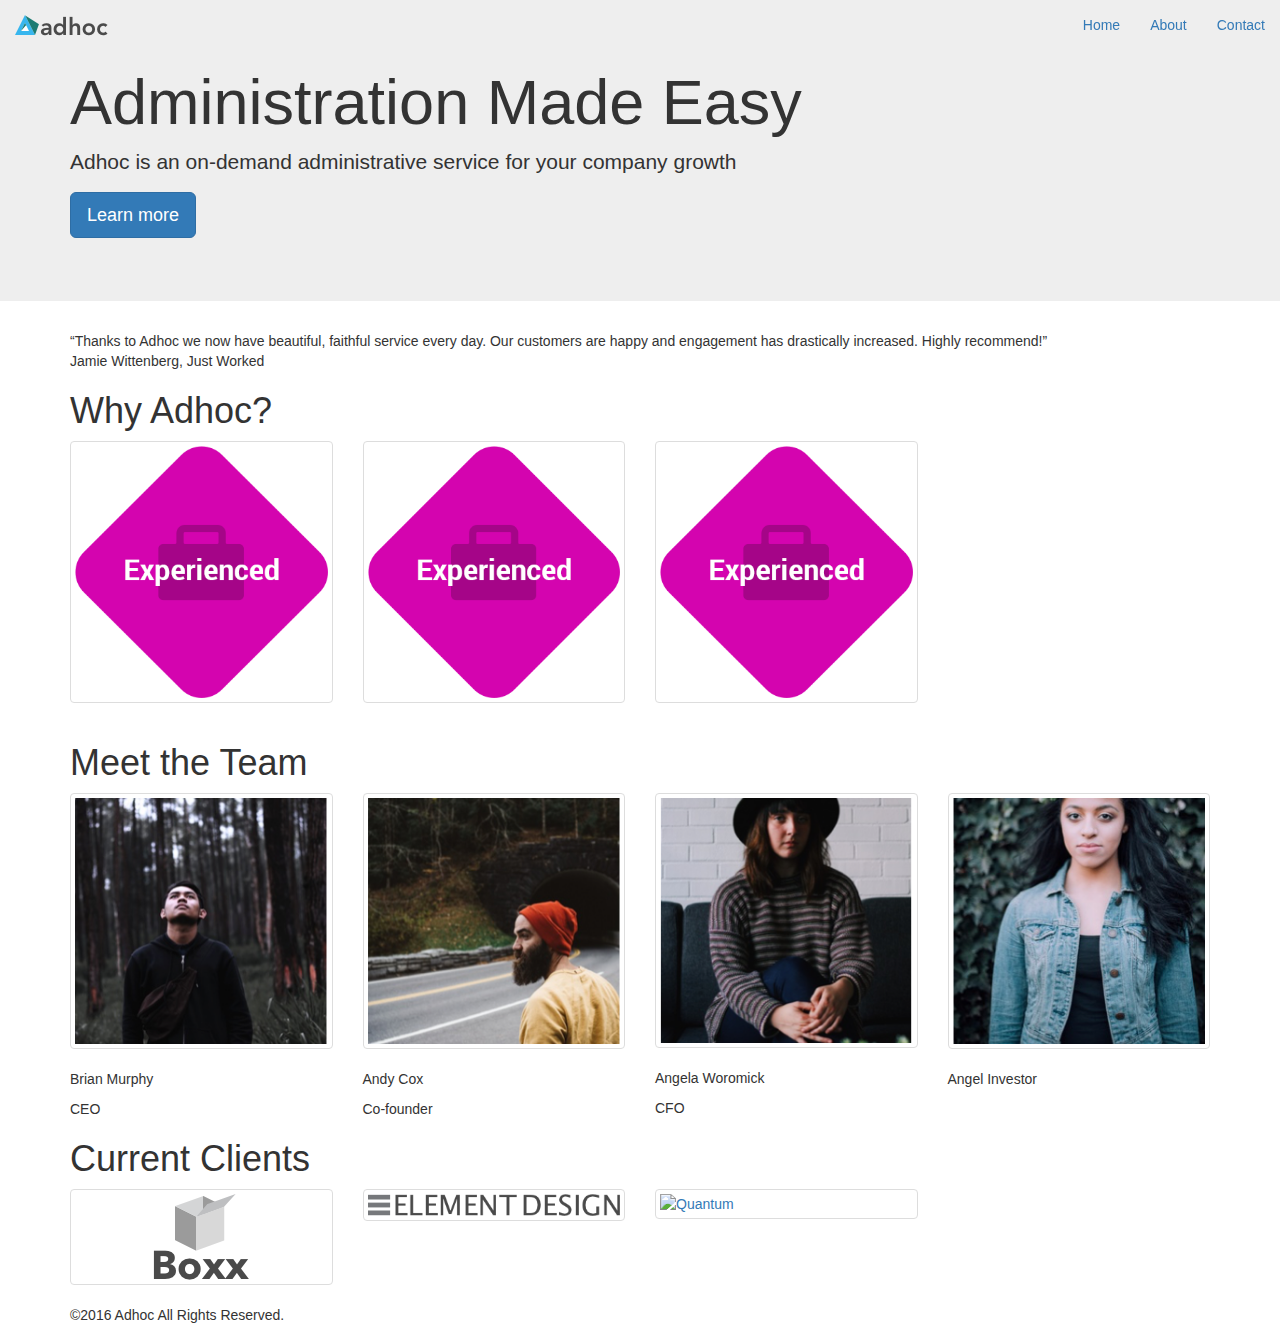
==== adhoc/index.html @ 97dc7ebb "adding adhoc" ====
<!DOCTYPE html>
<html>
  <head>
    <!-- reset will normalize the user agent styles so there is more consistency across browsers-->
    <link rel="stylesheet" href="./resoures/css/reset.css">
    <!-- Then apply your bootstrap styles -->
    <link rel="stylesheet" href="https://maxcdn.bootstrapcdn.com/bootstrap/3.3.7/css/bootstrap.min.css" integrity="sha384-BVYiiSIFeK1dGmJRAkycuHAHRg32OmUcww7on3RYdg4Va+PmSTsz/K68vbdEjh4u" crossorigin="anonymous">
    <!-- Then your style.css with all your custom styles and your bootstrap overrides get applied -->
    <link rel="stylesheet" href="https://use.fontawesome.com/5e16a6807b.css">
    <link type="stylesheet" rel="stylesheet" href="./resources/css/style.css">
    <!-- Include the fontawesome before or after style.css, I've haven't had issues with either so far -->

    <title>Adhoc</title>
  </head>
  <body>
     <nav class="navbar navbar-fixed-top">
        <div class="container-fluid">
          <div class="navbar-header">
            <a class="navbar-brand" href="#"><img src="./resources/images/logo.png" /></a>
          </div>
          <ul class="nav navbar-nav navbar-right">
            <li class="active"><a href="#">Home</a></li>
            <li class="active"><a href="#">About</a></li>
            <li class="active"><a href="#">Contact</a></li>
          </ul>
        </div>
      </nav>
     <div class="jumbotron">
       <div class="container">
         <h1>Administration Made Easy</h1>
         <p>Adhoc is an on-demand administrative service for your company growth</p>
         <p><a class="btn btn-primary btn-lg" href="#" role="button">Learn more</a></p>
       </div>
     </div>
     <div class="pull-quote">
       <div class="container">
         <div class="quote-text">&#8220;Thanks to Adhoc we now have beautiful, faithful service every day. Our customers are happy and engagement has drastically increased. Highly recommend!&#8221;</div>
         <div class="attributed">Jamie Wittenberg, Just Worked</div>
       </div>
     </div>
     <div class="whyAdhoc">
       <div class="container">
         <h1>Why Adhoc?
         </h1>
         <div class="row">
           <div class="col-xs-6 col-md-3">
             <a href="#" class="thumbnail">
               <img src="./resources/images/experienced.png" alt="Experienced">
             </a>
           </div>
           <div class="col-xs-6 col-md-3">
           <a href="#" class="thumbnail">
             <img src="./resources/images/experienced.png" alt="Experienced">
           </a>
           </div>
           <div class="col-xs-6 col-md-3">
           <a href="#" class="thumbnail">
             <img src="./resources/images/experienced.png" alt="Experienced">
           </a>
           </div>
         </div>
       </div>
     </div>
     <div class="meetTheTeam">
       <div class="container">
         <h1>Meet the Team
         </h1>
         <div class="row">
           <div class="col-xs-6 col-md-3">
             <a href="#" class="thumbnail">
               <img src="./resources/images/brian.png" alt="Brian Murphy, CEO">
             </a>
             <p>Brian Murphy</p>
             <div class="title">CEO</div>
           </div>
           <div class="col-xs-6 col-md-3">
             <a href="#" class="thumbnail">
               <img src="./resources/images/andy.png" alt="Andy Cox, Co-founder">
             </a>
             <p>Andy Cox</p>
             <div class="title">Co-founder</div>
           </div>
           <div class="col-xs-6 col-md-3">
             <a href="#" class="thumbnail">
               <img src="./resources/images/angela.png" alt="Angela Woromick, CFO">
             </a>
             <p>Angela Woromick</p>
             <div class="title">CFO</div>
           </div>
           <div class="col-xs-6 col-md-3">
             <a href="#" class="thumbnail">
                <img src="./resources/images/amie.png" alt="Amie Shadlu, Angel  Investor">
             </a>
             <div class="title">Angel Investor</div>
           </div>
         </div>
       </div>
     </div>
     <div class="currentClients">
       <div class="container">
       <h1>Current Clients
       </h1>
       <div class="row">
         <div class="col-xs-6 col-md-3">
           <a href="#" class="thumbnail">
             <img src="./resources/images/boxx.png" alt="Boxx">
           </a>
         </div>
         <div class="col-xs-6 col-md-3">
           <a href="#" class="thumbnail">
             <img src="./resources/images/element-design.png" alt="Element Design">
           </a>
         </div>
         <div class="col-xs-6 col-md-3">
           <a href="#" class="thumbnail">
             <img src="./resources/images/Quantum.png" alt="Quantum">
           </a>
         </div>
       </div>
     </div>
   </div>
     <footer>
       <div class="container">
       <i class="fa fa-facebook"></i>
       <i class="fa fa-twitter"></i>
       <i class="fa fa-instagram"></i>
       <div class="legal">&copy;2016 Adhoc All Rights Reserved.
       </div>
     </div>
     </footer>






  </body>
</html>
---- adhoc/resources/css/style.css ----
html {
  font-size: 16px;
  background-color: #f8f8f8;
}

body {
  padding-top: 2.25rem;
  margin: 0;
}

.container {
  width: 1020px;
  margin: 0 auto;
}

nav {
  height: 70px;
}

.navbar ul li a {
  background-color: #fff;
  border: 1px solid blue;
}

footer {
  padding-top: 2.25rem;
  text-align: center;
  padding-bottom: 2.25rem;
}

.legal {
  margin-top: 2rem;
}
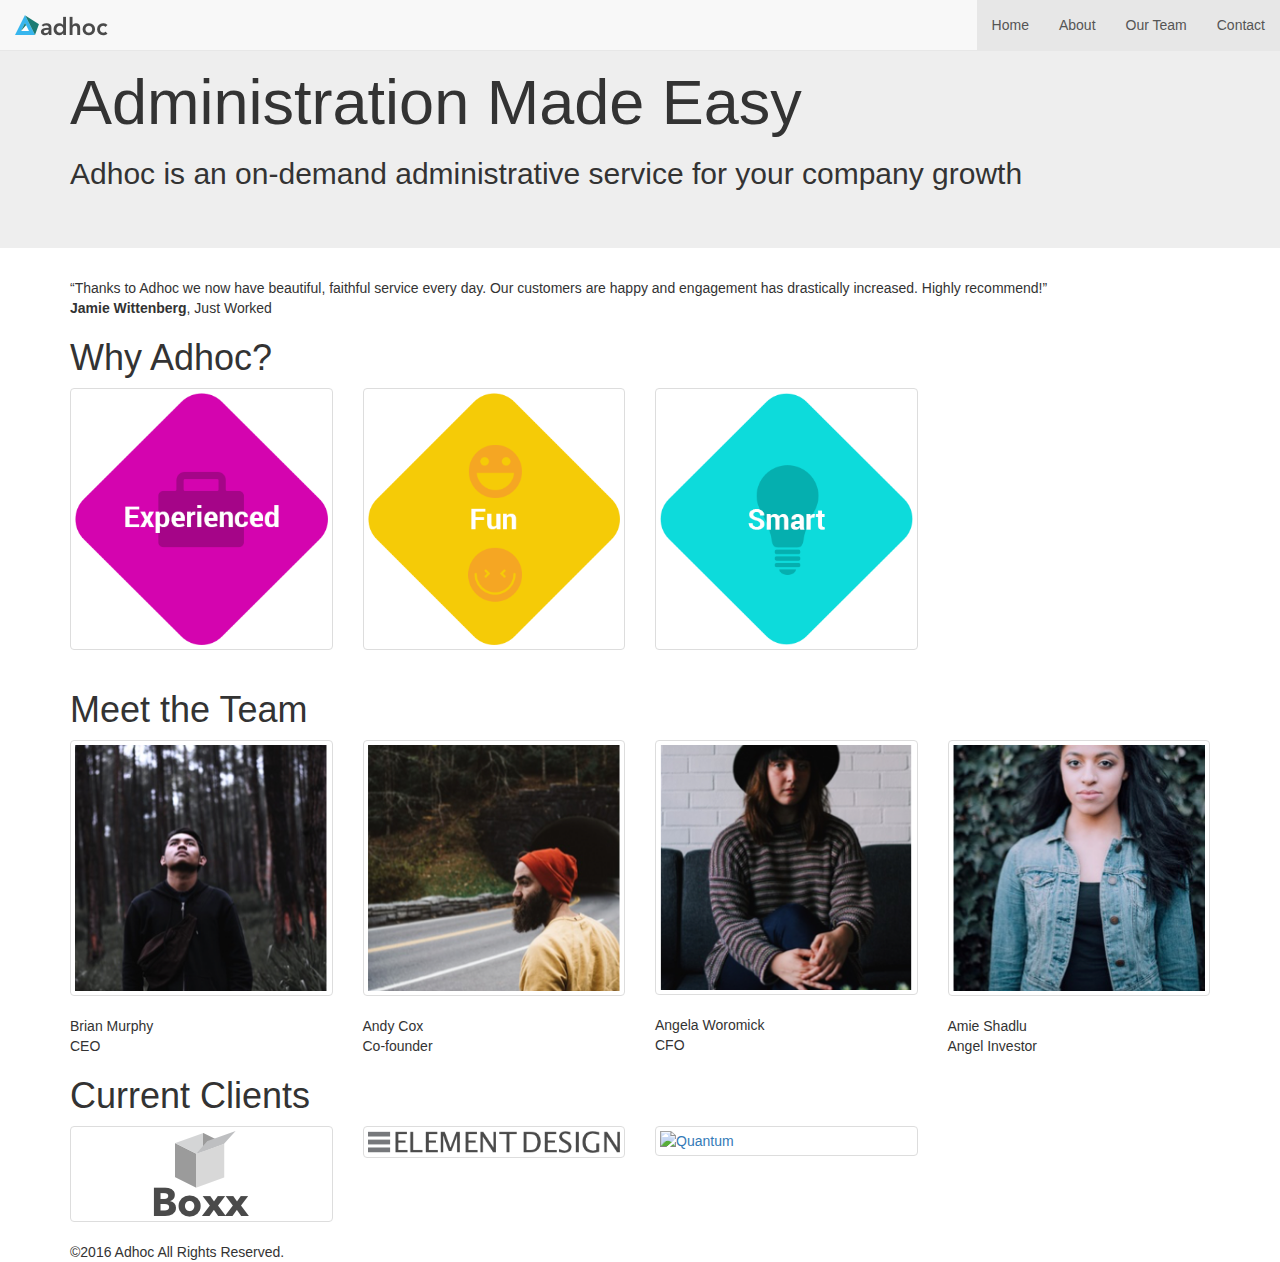
==== commit d8781a49: "middle modules" ====
--- a/adhoc/index.html
+++ b/adhoc/index.html
@@ -8,12 +8,13 @@
     <!-- Then your style.css with all your custom styles and your bootstrap overrides get applied -->
     <link rel="stylesheet" href="https://use.fontawesome.com/5e16a6807b.css">
     <link type="stylesheet" rel="stylesheet" href="./resources/css/style.css">
+    <link href="https://fonts.googleapis.com/css?family=Roboto:400,500,700" rel="stylesheet">
     <!-- Include the fontawesome before or after style.css, I've haven't had issues with either so far -->
 
     <title>Adhoc</title>
   </head>
   <body>
-     <nav class="navbar navbar-fixed-top">
+     <nav class="navbar navbar-default navbar-fixed-top">
         <div class="container-fluid">
           <div class="navbar-header">
             <a class="navbar-brand" href="#"><img src="./resources/images/logo.png" /></a>
@@ -21,28 +22,34 @@
           <ul class="nav navbar-nav navbar-right">
             <li class="active"><a href="#">Home</a></li>
             <li class="active"><a href="#">About</a></li>
+            <li class="active"><a href="#">Our Team</a></li>
             <li class="active"><a href="#">Contact</a></li>
           </ul>
         </div>
       </nav>
      <div class="jumbotron">
        <div class="container">
+         <div class="jumbotron-text">
          <h1>Administration Made Easy</h1>
-         <p>Adhoc is an on-demand administrative service for your company growth</p>
-         <p><a class="btn btn-primary btn-lg" href="#" role="button">Learn more</a></p>
+         <h2>Adhoc is an on-demand administrative service for your company growth</h2>
+         </div>
        </div>
      </div>
      <div class="pull-quote">
        <div class="container">
          <div class="quote-text">&#8220;Thanks to Adhoc we now have beautiful, faithful service every day. Our customers are happy and engagement has drastically increased. Highly recommend!&#8221;</div>
-         <div class="attributed">Jamie Wittenberg, Just Worked</div>
+         <div class="attributed"><strong>Jamie Wittenberg</strong>, Just Worked</div>
        </div>
      </div>
      <div class="whyAdhoc">
        <div class="container">
-         <h1>Why Adhoc?
-         </h1>
+         <div class="headerAndHr">
+           <div class="divider-l"></div>
+           <h1>Why Adhoc?</h1>
+           <div class="divider-r"></div>
+         </div>
          <div class="row">
+           <div class="thumbnails">
            <div class="col-xs-6 col-md-3">
              <a href="#" class="thumbnail">
                <img src="./resources/images/experienced.png" alt="Experienced">
@@ -50,14 +57,15 @@
            </div>
            <div class="col-xs-6 col-md-3">
            <a href="#" class="thumbnail">
-             <img src="./resources/images/experienced.png" alt="Experienced">
+             <img src="./resources/images/fun.png" alt="Fun">
            </a>
            </div>
            <div class="col-xs-6 col-md-3">
            <a href="#" class="thumbnail">
-             <img src="./resources/images/experienced.png" alt="Experienced">
+             <img src="./resources/images/smart.png" alt="Smart">
            </a>
            </div>
+         </div>
          </div>
        </div>
      </div>
@@ -65,34 +73,37 @@
        <div class="container">
          <h1>Meet the Team
          </h1>
+         <div class="thumbnails">
          <div class="row">
            <div class="col-xs-6 col-md-3">
              <a href="#" class="thumbnail">
                <img src="./resources/images/brian.png" alt="Brian Murphy, CEO">
              </a>
-             <p>Brian Murphy</p>
+             <div class="name">Brian Murphy</div>
              <div class="title">CEO</div>
            </div>
            <div class="col-xs-6 col-md-3">
              <a href="#" class="thumbnail">
                <img src="./resources/images/andy.png" alt="Andy Cox, Co-founder">
              </a>
-             <p>Andy Cox</p>
+             <div class="name">Andy Cox</div>
              <div class="title">Co-founder</div>
            </div>
            <div class="col-xs-6 col-md-3">
              <a href="#" class="thumbnail">
                <img src="./resources/images/angela.png" alt="Angela Woromick, CFO">
              </a>
-             <p>Angela Woromick</p>
+             <div class="name">Angela Woromick</div>
              <div class="title">CFO</div>
            </div>
            <div class="col-xs-6 col-md-3">
              <a href="#" class="thumbnail">
                 <img src="./resources/images/amie.png" alt="Amie Shadlu, Angel  Investor">
              </a>
+             <div class="name">Amie Shadlu</div>
              <div class="title">Angel Investor</div>
            </div>
+         </div>
          </div>
        </div>
      </div>
--- a/adhoc/resources/css/style.css
+++ b/adhoc/resources/css/style.css
@@ -13,14 +13,221 @@
   margin: 0 auto;
 }
 
-nav {
-  height: 70px;
-}
-
-.navbar ul li a {
-  background-color: #fff;
-  border: 1px solid blue;
-}
+.container-fluid {
+  width: 1020px;
+  margin: 0 auto;
+}
+
+.navbar-header {
+  margin-left: 15px;
+}
+
+nav .navbar-nav .navbar-right {
+  margin-right: 15px;
+}
+
+/* title */
+.navbar-default .navbar-brand {
+    color: #777;
+    background-color: #F8F8F8;
+    border-color: #E7E7E7;
+}
+
+
+/* link */
+.navbar-default .navbar-nav > li > a {
+    font-family: "Roboto";
+    color: #37c2aa;
+}
+.navbar-default .navbar-nav > li > a:hover,
+.navbar-default .navbar-nav > li > a:focus {
+    color: #37c2aa;
+}
+.navbar-default .navbar-nav > .active > a {
+  color: #4a4a4a;
+  background-color: #F8F8F8;
+}
+
+.navbar-default .navbar-nav > .active > a:hover,
+.navbar-default .navbar-nav > .active > a:focus {
+    color: #37c2aa;
+    background-color: #F8F8F8;
+}
+.navbar-default .navbar-nav > .open > a,
+.navbar-default .navbar-nav > .open > a:hover,
+.navbar-default .navbar-nav > .open > a:focus {
+    color: #37c2aa;
+    background-color: #F8F8F8;
+}
+
+/*Jumbotron*/
+
+.jumbotron {
+  background-image: url("../../resources/images/jumbotron.png");
+  height: 43.5rem;
+}
+
+.jumbotron .container {
+  display: flex;
+  align-items: center;
+  justify-content: center;
+  margin-top: 17rem;
+}
+
+.jumbotron-text {
+  width: 80%;
+  margin: 0;
+  padding: 10px;
+}
+
+.jumbotron h1 {
+  font-family: "Arbutus Slab";
+  font-size: 3.75rem;
+  color: white;
+  background-color: #d404af;
+  margin: 0;
+  padding: 10px;
+  text-align: center;
+  width: 90%;
+}
+
+.jumbotron h2 {
+  font-family: "Roboto";
+  font-size: 1.25rem;
+  background-color: #f5cb07;
+  margin: 0;
+  padding: 10px;
+  text-align: center;
+  width: 90%;
+}
+
+/*Pull Quote*/
+
+.pull-quote .container {
+  margin-top: 7rem;
+  margin-bottom: 7rem;
+  width: 80%;
+  padding: 0;
+}
+
+.pull-quote .quote-text {
+  font-family: "Droid Serif";
+  font-size: 1.5rem;
+  font-style: italic;
+  line-height: 1.3;
+  color: #4a4a4a;
+}
+
+.pull-quote .attributed {
+  font-family: "Roboto";
+  font-size: 0.875rem;
+  font-style: italic;
+  line-height: 1.4;
+  margin-top: .75rem;
+}
+
+/* Why Adhoc?*/
+.whyAdhoc .container {
+  width: 100%;
+}
+
+.headerAndHr {
+  display: flex;
+  align-items: center;
+  justify-content: space-between;
+}
+
+.headerAndHr h1 {
+  font-family: "Arbutus Slab";
+  font-size: 3rem;
+  text-align: center;
+  width: 30%;
+  margin: 0 auto;
+  background-color: white;
+  margin-bottom: 2rem;
+  width: 40%;
+}
+
+.divider-l {
+  height: 1px;
+  width: 30%;
+  background-color: gray;
+  margin-bottom: 1rem;
+}
+
+.divider-r {
+  height: 1px;
+  width: 30%;
+  background-color: gray;
+  margin-bottom: 1rem;
+}
+
+.whyAdhoc .container .headerAndHR {
+}
+
+.thumbnail {
+  border: 0;
+}
+
+.thumbnails {
+  display: flex;
+  align-items: center;
+  justify-content: center;
+}
+
+
+/*Meet the team*/
+.meetTheTeam .container {
+  background-color: #4a4a4a;
+  width: 100%;
+}
+
+.meetTheTeam h1 {
+  color: white;
+  font-family: "Arbutus Slab";
+  font-size: 3rem;
+  margin-top: 5.5rem;
+  text-align: center;
+  margin-bottom: 3.375rem;
+}
+
+.meetTheTeam a .thumbnail {
+  border: 0;
+}
+
+.thumbnails {
+  display: flex;
+  align-items: center;
+  justify-content: center;
+  margin-bottom: 7.25rem;
+}
+
+.meetTheTeam .row .thumnail {
+  width: 20%;
+}
+
+.thumbnails img {
+  width: 100%;
+  height: auto;
+}
+
+.meetTheTeam .thumnail {
+  margin-bottom: 2rem;
+}
+
+.thumbnails .name {
+  font-weight: bold;
+  margin: 0;
+  color: white;
+}
+
+.thumbnails .title {
+  font-weight: normal;
+  margin: 0;
+  color: white;
+}
+
+/* Footer */
 
 footer {
   padding-top: 2.25rem;
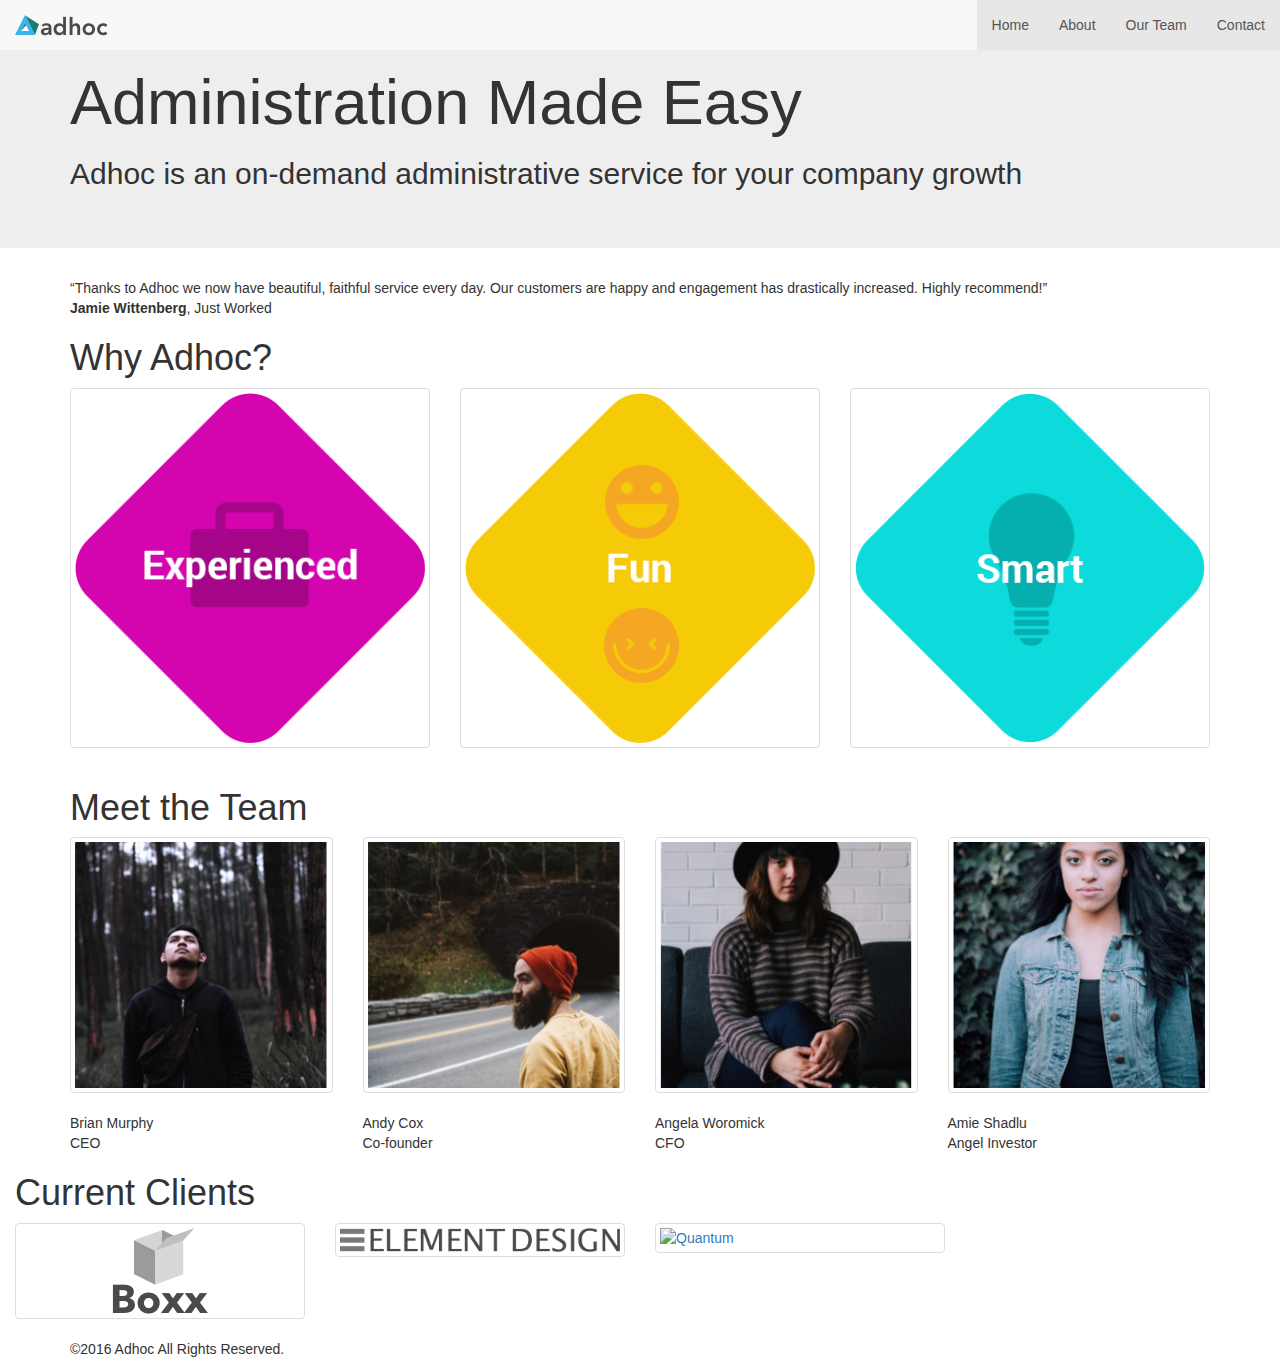
==== commit b5bb998a: "more code" ====
--- a/adhoc/index.html
+++ b/adhoc/index.html
@@ -50,17 +50,17 @@
          </div>
          <div class="row">
            <div class="thumbnails">
-           <div class="col-xs-6 col-md-3">
+           <div class="col-xs-12 col-md-4">
              <a href="#" class="thumbnail">
                <img src="./resources/images/experienced.png" alt="Experienced">
              </a>
            </div>
-           <div class="col-xs-6 col-md-3">
+           <div class="col-xs-12 col-md-4">
            <a href="#" class="thumbnail">
              <img src="./resources/images/fun.png" alt="Fun">
            </a>
            </div>
-           <div class="col-xs-6 col-md-3">
+           <div class="col-xs-12 col-md-4">
            <a href="#" class="thumbnail">
              <img src="./resources/images/smart.png" alt="Smart">
            </a>
@@ -73,30 +73,29 @@
        <div class="container">
          <h1>Meet the Team
          </h1>
-         <div class="thumbnails">
          <div class="row">
-           <div class="col-xs-6 col-md-3">
+           <div class="col-xs-12 col-sm-3">
              <a href="#" class="thumbnail">
                <img src="./resources/images/brian.png" alt="Brian Murphy, CEO">
              </a>
              <div class="name">Brian Murphy</div>
              <div class="title">CEO</div>
            </div>
-           <div class="col-xs-6 col-md-3">
+           <div class="col-xs-12 col-sm-3">
              <a href="#" class="thumbnail">
                <img src="./resources/images/andy.png" alt="Andy Cox, Co-founder">
              </a>
              <div class="name">Andy Cox</div>
              <div class="title">Co-founder</div>
            </div>
-           <div class="col-xs-6 col-md-3">
+           <div class="col-xs-12 col-sm-3">
              <a href="#" class="thumbnail">
                <img src="./resources/images/angela.png" alt="Angela Woromick, CFO">
              </a>
              <div class="name">Angela Woromick</div>
              <div class="title">CFO</div>
            </div>
-           <div class="col-xs-6 col-md-3">
+           <div class="col-xs-12 col-sm-3">
              <a href="#" class="thumbnail">
                 <img src="./resources/images/amie.png" alt="Amie Shadlu, Angel  Investor">
              </a>
@@ -104,11 +103,10 @@
              <div class="title">Angel Investor</div>
            </div>
          </div>
-         </div>
        </div>
      </div>
      <div class="currentClients">
-       <div class="container">
+       <div class="container-fluid">
        <h1>Current Clients
        </h1>
        <div class="row">
--- a/adhoc/resources/css/style.css
+++ b/adhoc/resources/css/style.css
@@ -169,17 +169,20 @@
   border: 0;
 }
 
-.thumbnails {
-  display: flex;
-  align-items: center;
-  justify-content: center;
-}
-
-
 /*Meet the team*/
+.meetTheTeam {
+  background-color: #4a4a4a;
+  border: 0;
+}
+
 .meetTheTeam .container {
-  background-color: #4a4a4a;
-  width: 100%;
+   width: 100%;
+}
+
+.meetTheTeam img {
+  max-width: 100%;
+  border: 0;
+  vertical-align: middle;
 }
 
 .meetTheTeam h1 {
@@ -191,41 +194,6 @@
   margin-bottom: 3.375rem;
 }
 
-.meetTheTeam a .thumbnail {
-  border: 0;
-}
-
-.thumbnails {
-  display: flex;
-  align-items: center;
-  justify-content: center;
-  margin-bottom: 7.25rem;
-}
-
-.meetTheTeam .row .thumnail {
-  width: 20%;
-}
-
-.thumbnails img {
-  width: 100%;
-  height: auto;
-}
-
-.meetTheTeam .thumnail {
-  margin-bottom: 2rem;
-}
-
-.thumbnails .name {
-  font-weight: bold;
-  margin: 0;
-  color: white;
-}
-
-.thumbnails .title {
-  font-weight: normal;
-  margin: 0;
-  color: white;
-}
 
 /* Footer */
 
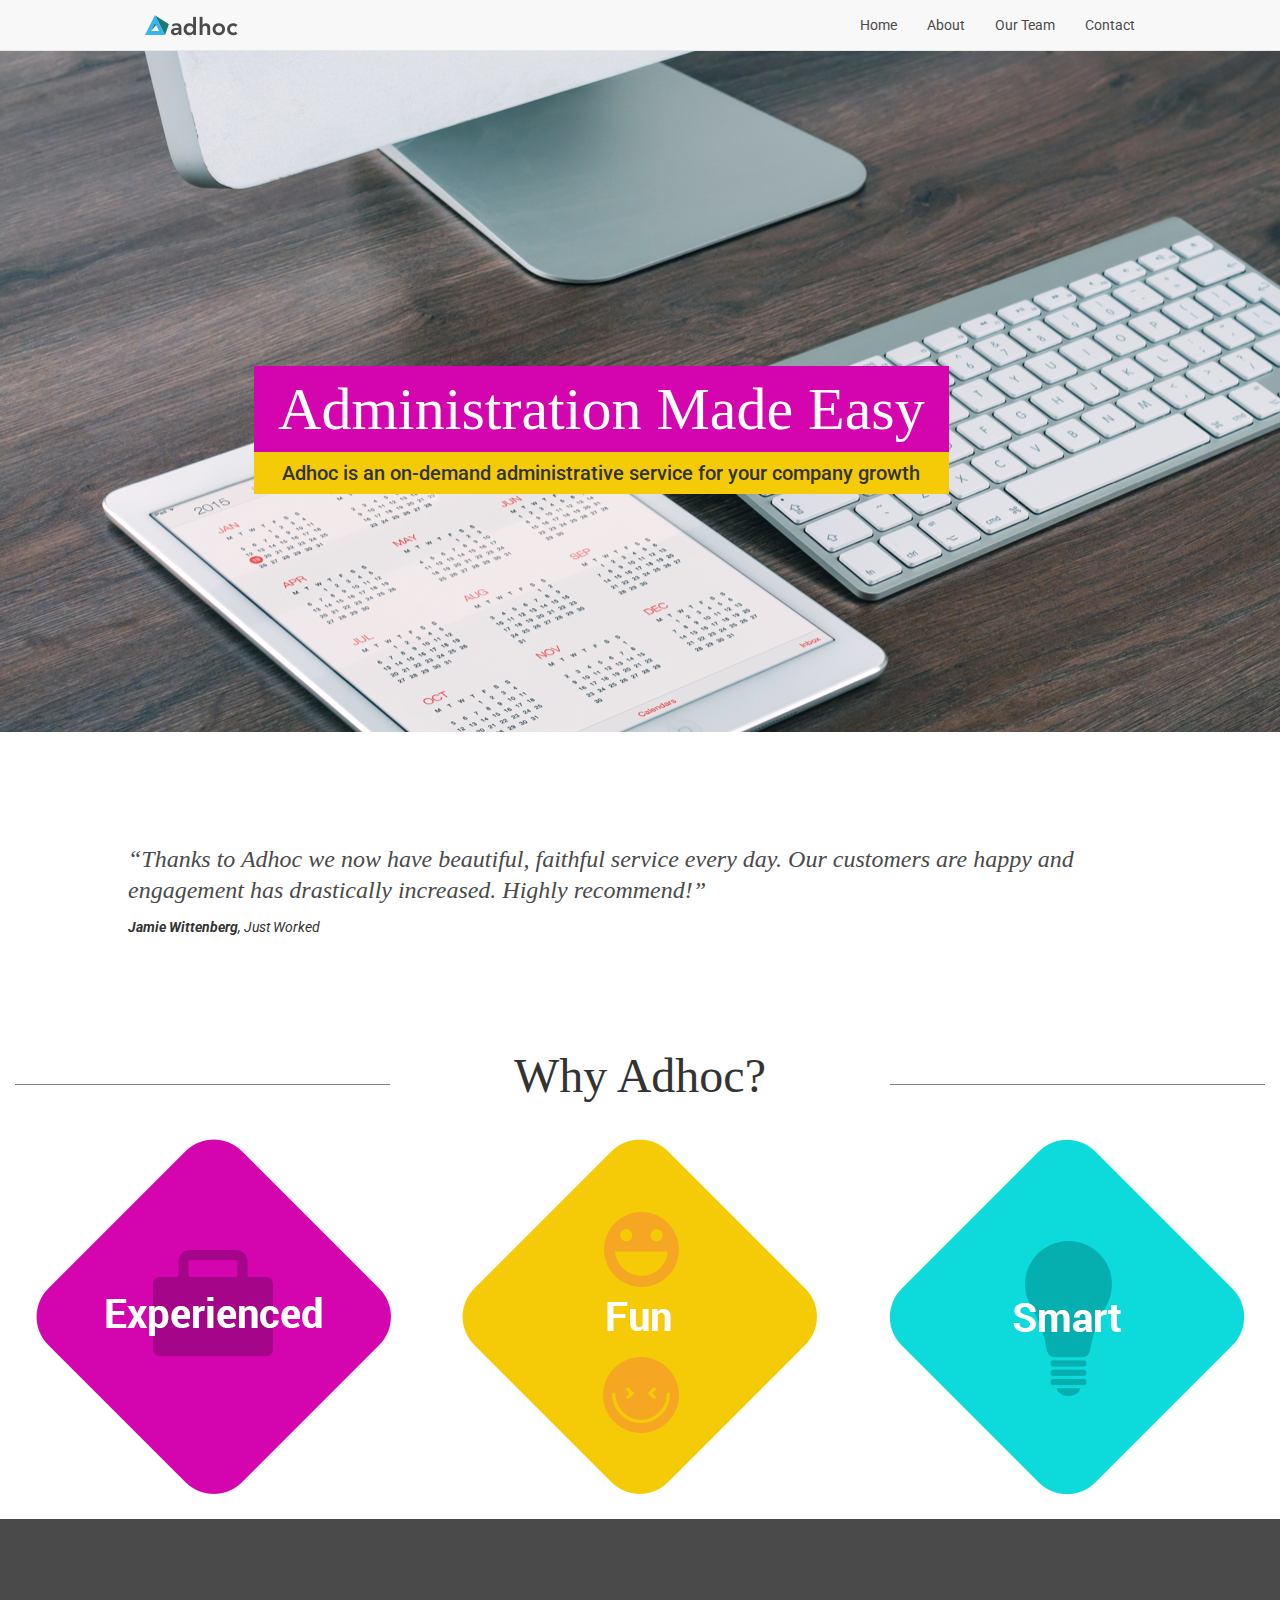
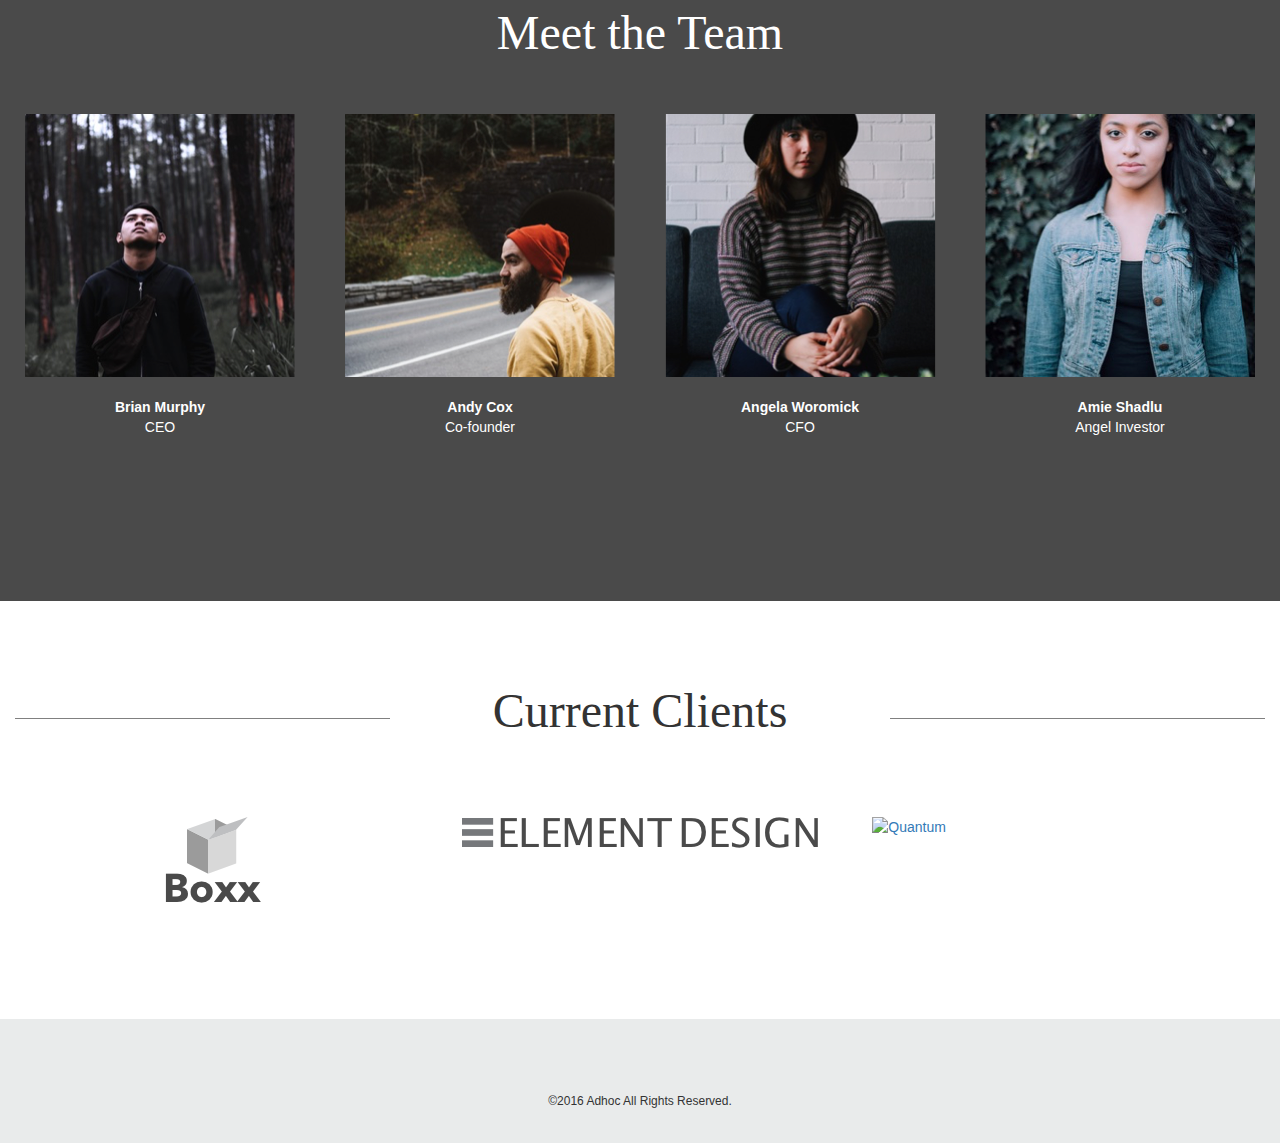
==== commit ee588c09: "final details" ====
--- a/adhoc/index.html
+++ b/adhoc/index.html
@@ -2,12 +2,12 @@
 <html>
   <head>
     <!-- reset will normalize the user agent styles so there is more consistency across browsers-->
-    <link rel="stylesheet" href="./resoures/css/reset.css">
+    <link rel="stylesheet" href="./resources/css/reset.css">
     <!-- Then apply your bootstrap styles -->
     <link rel="stylesheet" href="https://maxcdn.bootstrapcdn.com/bootstrap/3.3.7/css/bootstrap.min.css" integrity="sha384-BVYiiSIFeK1dGmJRAkycuHAHRg32OmUcww7on3RYdg4Va+PmSTsz/K68vbdEjh4u" crossorigin="anonymous">
     <!-- Then your style.css with all your custom styles and your bootstrap overrides get applied -->
     <link rel="stylesheet" href="https://use.fontawesome.com/5e16a6807b.css">
-    <link type="stylesheet" rel="stylesheet" href="./resources/css/style.css">
+    <link rel="stylesheet" href="./resources/css/style.css">
     <link href="https://fonts.googleapis.com/css?family=Roboto:400,500,700" rel="stylesheet">
     <!-- Include the fontawesome before or after style.css, I've haven't had issues with either so far -->
 
@@ -106,29 +106,32 @@
        </div>
      </div>
      <div class="currentClients">
-       <div class="container-fluid">
-       <h1>Current Clients
-       </h1>
-       <div class="row">
-         <div class="col-xs-6 col-md-3">
-           <a href="#" class="thumbnail">
-             <img src="./resources/images/boxx.png" alt="Boxx">
-           </a>
+       <div class="container">
+         <div class="headerAndHr">
+           <div class="divider-l"></div>
+           <h1>Current Clients</h1>
+           <div class="divider-r"></div>
          </div>
-         <div class="col-xs-6 col-md-3">
-           <a href="#" class="thumbnail">
-             <img src="./resources/images/element-design.png" alt="Element Design">
-           </a>
-         </div>
-         <div class="col-xs-6 col-md-3">
-           <a href="#" class="thumbnail">
-             <img src="./resources/images/Quantum.png" alt="Quantum">
-           </a>
+         <div class="row">
+           <div class="col-xs-12 col-md-4">
+             <a href="#" class="thumbnail">
+               <img src="./resources/images/boxx.png" alt="Boxx">
+             </a>
+           </div>
+           <div class="col-xs-12 col-md-4">
+             <a href="#" class="thumbnail">
+               <img src="./resources/images/element-design.png" alt="Element Design">
+             </a>
+           </div>
+           <div class="col-xs-12 col-md-4">
+             <a href="#" class="thumbnail">
+               <img src="./resources/images/Quantum.png" alt="Quantum">
+             </a>
+           </div>
          </div>
        </div>
      </div>
-   </div>
-     <footer>
+    <footer>
        <div class="container">
        <i class="fa fa-facebook"></i>
        <i class="fa fa-twitter"></i>
--- a/adhoc/resources/css/style.css
+++ b/adhoc/resources/css/style.css
@@ -173,6 +173,7 @@
 .meetTheTeam {
   background-color: #4a4a4a;
   border: 0;
+  padding-bottom: 7.25rem;
 }
 
 .meetTheTeam .container {
@@ -194,15 +195,72 @@
   margin-bottom: 3.375rem;
 }
 
+.meetTheTeam .name {
+  color: white;
+  font-weight: bold;
+  text-align: center;
+}
+
+.meetTheTeam .title {
+  color: white;
+  margin-bottom: 3rem;
+  text-align: center;
+}
+
+.meetTheTeam .thumbnail {
+  border: 0;
+  padding: 0;
+  border-radius: 0;
+  background: none;
+}
+
+/* Current Clients */
+
+.currentClients .container {
+  width: 100%;
+  padding-top: 5.25rem;
+}
+
+.currentClients .row {
+  margin-top: 44px;
+  margin-bottom: 5rem;
+}
+
+.currentClients .headerAndHr {
+  margin: 0;
+  padding: 0;
+}
+
+.currentClients .thumbnail {
+  margin-bottom: 2rem;
+}
 
 /* Footer */
 
 footer {
-  padding-top: 2.25rem;
-  text-align: center;
-  padding-bottom: 2.25rem;
+  padding-top: 2.625rem;
+  text-align: center;
+  padding-bottom: 2rem;
+  background-color: #e9ebeb;
+}
+
+footer .container {
+  width: 100%;
 }
 
 .legal {
   margin-top: 2rem;
-}
+  font-size: .75rem;
+}
+
+.fa-facebook {
+  color: #007faa;
+}
+
+.fa-instagram {
+  color: #007faa;
+}
+
+.fa-twitter {
+  color: #007faa;
+}
